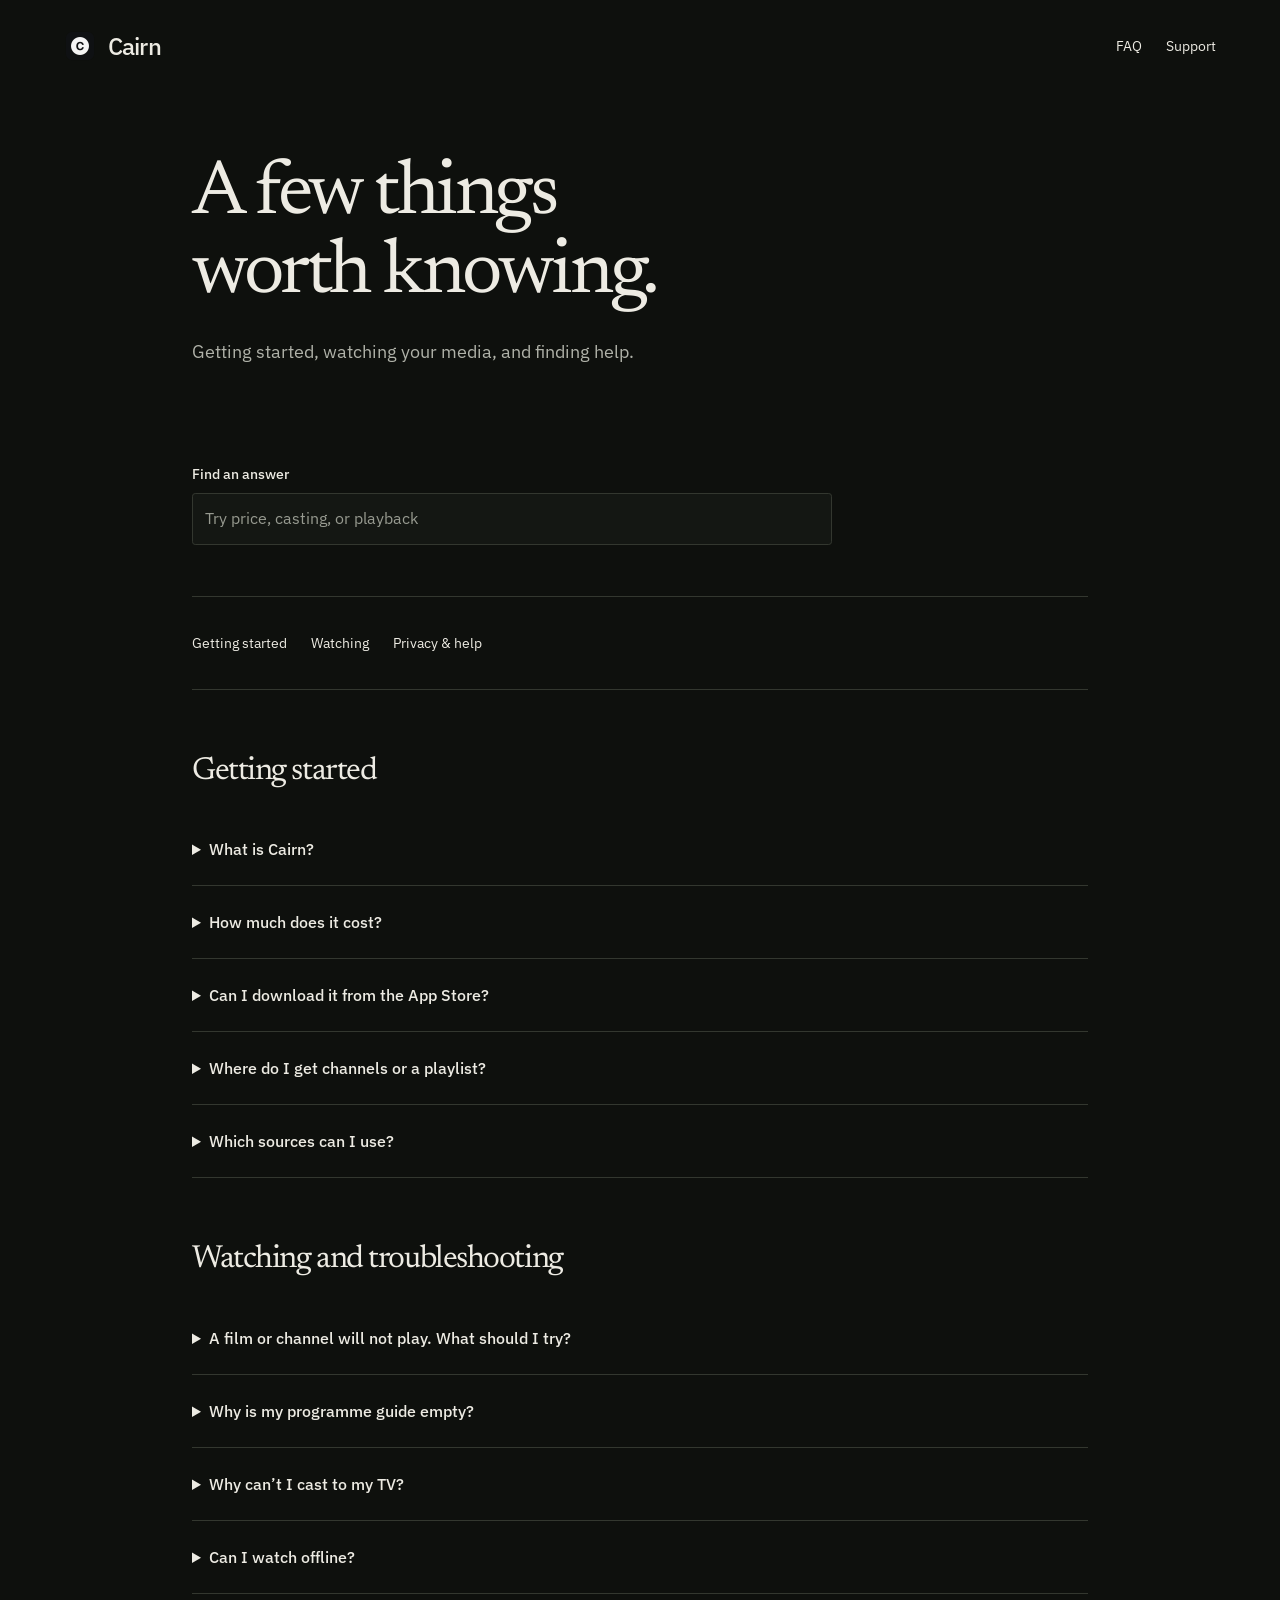
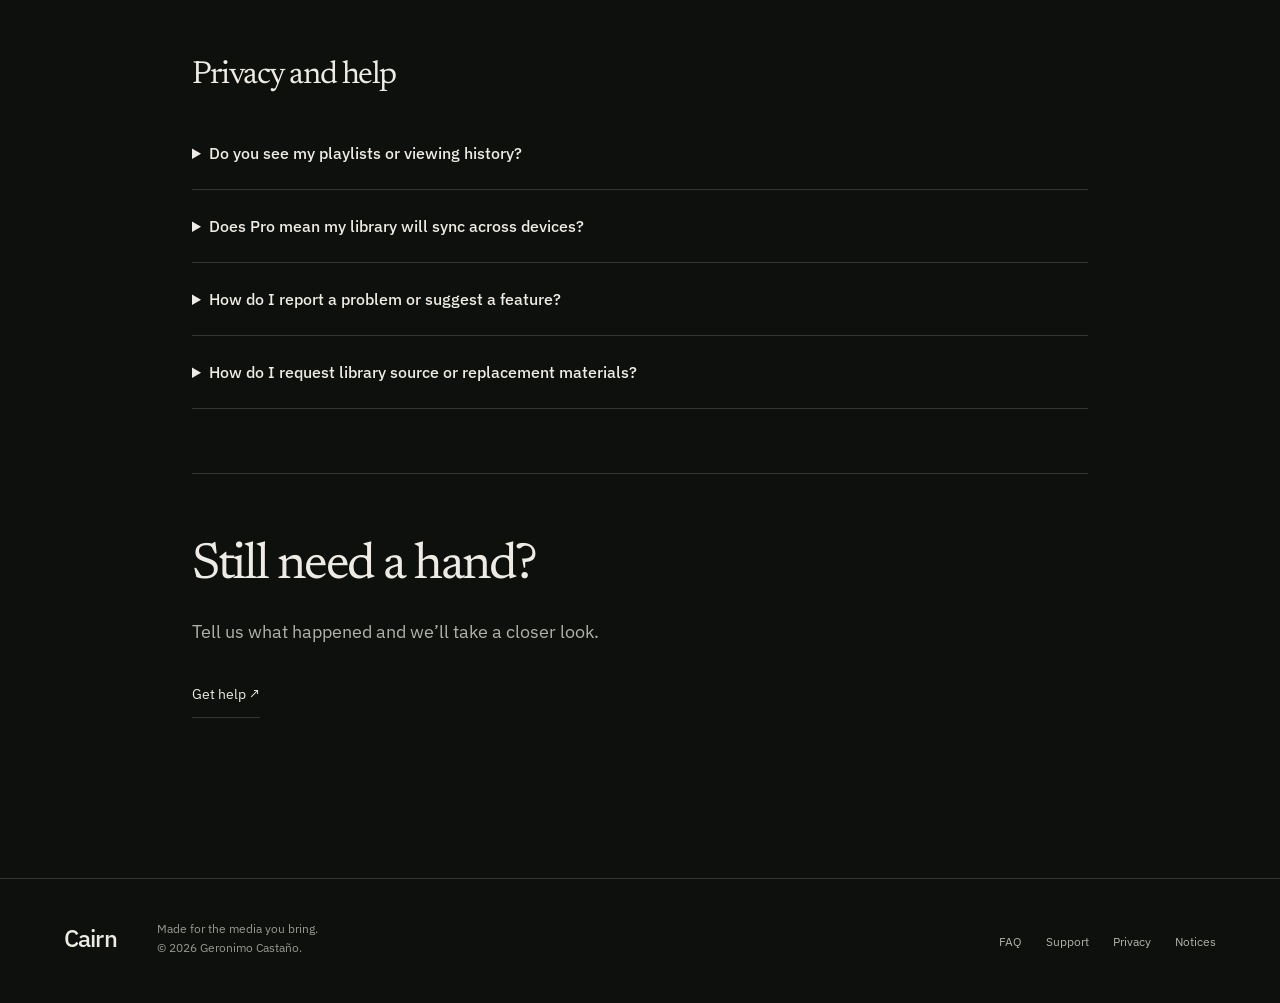
==== faq.html @ 56edb294 "Add Cairn FAQ and clearer support and privacy pages" ====
<!doctype html><html lang="en"><head><meta charset="utf-8"><meta name="viewport" content="width=device-width,initial-scale=1"><meta name="description" content="Answers, troubleshooting and support for Cairn, the native Apple media player."><title>Frequently asked questions · Cairn</title><link rel="icon" href="assets/icon.png"><link rel="stylesheet" href="tokens.css"><link rel="stylesheet" href="redesign.css"><link rel="stylesheet" href="help.css"></head><body><a class="skip-link" href="#main">Skip to content</a><header class="site-head"><a class="site-logo" href="index.html"><img src="assets/icon.png" alt="">Cairn</a><nav class="help-nav" aria-label="Main"><a href="faq.html">FAQ</a><a href="support.html">Support</a></nav></header><main id="main" class="help-main"><div class="help-intro"><h1>A few things<br>worth knowing.</h1><p>Getting started, watching your media, and finding help.</p></div><div class="faq-search" hidden><label for="faq-query">Find an answer</label><input id="faq-query" type="search" placeholder="Try price, casting, or playback" autocomplete="off"><p id="faq-status" class="field-help" role="status" aria-live="polite"></p></div><nav class="topic-links" aria-label="FAQ topics"><a href="#getting-started">Getting started</a><a href="#watching">Watching</a><a href="#privacy-and-help">Privacy &amp; help</a></nav><section class="answer-group" id="getting-started"><h2>Getting started</h2><details class="answer"><summary>What is Cairn?</summary><div class="answer-body"><p>Cairn is a native media player for Mac, iPhone, iPad, and Apple TV. It brings together your own playlists, Plex servers, and media files. It does not include channels, films, series, or an IPTV subscription.</p></div></details><details class="answer"><summary>How much does it cost?</summary><div class="answer-body"><p>The planned App Store model is a free player with an optional one-time Pro upgrade across your supported Apple devices. There is no planned recurring Cairn subscription. The price and final Pro features are still being decided; purchases are not available yet.</p></div></details><details class="answer"><summary>Can I download it from the App Store?</summary><div class="answer-body"><p>The App Store release is in preparation. This website shows the app being developed; a download link will be added when the release is available.</p></div></details><details class="answer"><summary>Where do I get channels or a playlist?</summary><div class="answer-body"><p>Add a source you already have permission to use. Cairn does not sell or supply content, provider accounts, passwords, or playlist URLs.</p></div></details><details class="answer"><summary>Which sources can I use?</summary><div class="answer-body"><p>Cairn supports M3U playlists, Xtream sources, Plex servers, and your own media files. Programme guide data can come from an XMLTV guide or your source. Availability and playback depend on the source and the media format.</p></div></details></section><section class="answer-group" id="watching"><h2>Watching and troubleshooting</h2><details class="answer"><summary>A film or channel will not play. What should I try?</summary><div class="answer-body"><p>Check your connection and whether your source access is still valid. Try another item from the same source, then test the affected item in another player on the same network. If it fails there too, contact your source provider. If it only fails in Cairn, report the device, app version, and exact error. Cairn cannot repair an unavailable server or play DRM-protected streams.</p></div></details><details class="answer"><summary>Why is my programme guide empty?</summary><div class="answer-body"><p>A guide needs current programme data that matches your channels. Check that your source provides a guide, or that you have added the correct XMLTV guide address. Refresh the source and try again. Missing or incorrect guide data may need to be fixed by your source provider.</p></div></details><details class="answer"><summary>Why can’t I cast to my TV?</summary><div class="answer-body"><p>Keep your iPhone or iPad and TV on the same Wi-Fi network. Allow Local Network access for Cairn in your device settings and keep the app running while casting. Receiver and stream compatibility can affect playback. If the TV is still missing, describe the TV or receiver model and any error in a support report.</p></div></details><details class="answer"><summary>Can I watch offline?</summary><div class="answer-body"><p>Cairn includes offline viewing for supported media from your own sources. Downloads stay on the device where you saved them. Not every source permits downloads, and live channels cannot be watched offline. The final free/Pro split is not yet announced.</p></div></details></section><section class="answer-group" id="privacy-and-help"><h2>Privacy and help</h2><details class="answer"><summary>Do you see my playlists or viewing history?</summary><div class="answer-body"><p>The app does not automatically send your library or viewing history to the developer. Sources and optional metadata services receive the requests needed to provide their features. Information you choose to send to support is separate. Read the <a href="privacy.html">privacy policy</a> for the details.</p></div></details><details class="answer"><summary>Does Pro mean my library will sync across devices?</summary><div class="answer-body"><p>The planned Pro purchase covering your supported Apple devices is a purchase entitlement. It does not promise cloud synchronization of playlists, progress, or downloads. Do not assume a purchase will copy your library to another device.</p></div></details><details class="answer"><summary>How do I report a problem or suggest a feature?</summary><div class="answer-body"><p>Start with these answers, then visit <a href="support.html">support</a>. Include your device and OS, Cairn version, what happened, and the steps that reproduce it. Do not share passwords, source tokens, full playlist URLs, or viewing history.</p></div></details><details class="answer"><summary>How do I request library source or replacement materials?</summary><div class="answer-body"><p>Use the <a href="https://github.com/GeronimoCastano/cairn-app/issues/new?title=Library+source+and+relink+materials+request">library materials request</a> and include the app version, build number, and platform. These requests are free. See <a href="notices.html">notices and release materials</a>.</p></div></details></section><p id="faq-empty" hidden>No matching answers. Try another word or <a href="support.html">contact support</a>.</p><section class="help-close"><h2>Still need a hand?</h2><p>Tell us what happened and we’ll take a closer look.</p><a class="text-link" href="support.html">Get help ↗</a></section></main><script src="help.js" defer></script><footer class="site-foot"><div class="foot-note"><a class="site-logo" href="index.html">Cairn</a><p>Made for the media you bring.<br>© 2026 Geronimo Castaño.</p></div><nav aria-label="Information"><a href="faq.html">FAQ</a><a href="support.html">Support</a><a href="privacy.html">Privacy</a><a href="notices.html">Notices</a></nav></footer></body></html>
---- tokens.css ----
@import url('./assets/fonts/newsreader.css');
@import url('./assets/fonts/plex.css');
:root {
 --color-paper: oklch(17% .008 135);
 --color-paper-2: oklch(20% .008 135);
 --color-paper-3: oklch(24% .010 135);
 --color-ink: oklch(94% .012 100);
 --color-ink-2: oklch(76% .013 120);
 --color-muted: oklch(68% .014 120);
 --color-rule: oklch(33% .014 130);
 --color-accent: oklch(82% .070 120);
 --color-accent-ink: oklch(18% .013 120);
 --color-focus: oklch(85% .10 120);
 --color-shadow: oklch(10% .010 135);
 --color-overlay: oklch(13% .008 135 / .95);
 --font-display: 'Newsreader', ui-serif, Georgia, serif;
 --font-body: 'IBM Plex Sans', ui-sans-serif, system-ui, sans-serif;
 --space-2xs: .25rem; --space-xs: .5rem; --space-sm: .75rem; --space-md: 1rem;
 --space-lg: 1.5rem; --space-xl: 2.5rem; --space-2xl: 4rem; --space-3xl: 6rem; --space-4xl: 9rem;
 --text-xs: .75rem; --text-sm: .875rem; --text-md: 1rem; --text-lg: 1.125rem;
 --text-xl: 1.5rem; --text-2xl: 2rem;
 --text-display: clamp(3rem, 5.8vw, 5.75rem);
 --text-section: clamp(2.25rem, 4vw, 3.75rem);
 --page-gutter: clamp(1.25rem, 5vw, 5rem);
 --page-width: 84rem;
 --ease-out: cubic-bezier(.16,1,.3,1); --ease-in: cubic-bezier(.7,0,.84,0); --ease-in-out: cubic-bezier(.65,0,.35,1);
 --dur-micro: 120ms; --dur-short: 220ms; --dur-long: 300ms;
 --rule-thin: 1px; --radius-frame: .25rem; --radius-button: .2rem;
 --z-base: 1; --z-raised: 10; --z-modal: 400;
 --sc-canvas: var(--color-paper); --sc-surface: var(--color-paper-2); --sc-ink: var(--color-ink);
 --sc-ink-soft: var(--color-ink-2); --sc-accent: var(--color-accent); --sc-accent-ink: var(--color-accent-ink);
 --sc-font-display: var(--font-display); --sc-font-text: var(--font-body);
}
---- redesign.css ----
/* Hallmark · macrostructure: Workbench · tone: cinematic editorial · anchor hue: olive
 * theme: Studio adapted to Cairn · nav: N9 · footer: Ft4 · enrichment: existing film and real screenshots
 * audience: Apple media viewers · use: watch the film and inspect the app · first Hallmark build
 * Scroll Craft: screening room · parallax / flow / reveal / native pan · no pinned travel
 * contrast: pass (40–41) · nav/footer/hero: pass (42–45) · mobile: pass (34, 49, 50–57)
 * honest/chrome/tokens/icons: pass · Hallmark pre-emit critique: P4 H4 E4 S5 R5 V4 */
*{box-sizing:border-box}html,body{overflow-x:clip}html{color-scheme:dark;scroll-behavior:smooth;scroll-padding-top:var(--space-lg)}body{margin:0;background:var(--color-paper);color:var(--color-ink);font-family:var(--font-body);font-size:var(--text-lg);font-weight:400;line-height:1.6}::selection{background:var(--color-accent);color:var(--color-accent-ink)}a{color:inherit;text-underline-offset:.22em;text-decoration-thickness:var(--rule-thin)}button{font:inherit;color:inherit;cursor:pointer}button,a,summary{-webkit-tap-highlight-color:var(--color-rule)}button:focus-visible,a:focus-visible,summary:focus-visible,.watch-rail:focus-visible{outline:2px solid var(--color-focus);outline-offset:5px}button:disabled,[aria-disabled=true]{opacity:.45;cursor:not-allowed}button[aria-busy=true]{cursor:progress}button[data-state=error]{border-color:var(--color-focus)}button[data-state=success]{color:var(--color-accent)}button:active,.text-link:active{transform:translateY(1px)}button,a{transition:transform var(--dur-micro) var(--ease-out)}button{white-space:nowrap}img{display:block;width:100%;height:auto}figure,p,h1,h2,h3{margin:0}h1,h2{font-family:var(--font-display);font-weight:400;font-style:normal;letter-spacing:-.045em;overflow-wrap:anywhere;min-width:0}h1{font-size:var(--text-display);line-height:1.03}h2{font-size:var(--text-section);line-height:1.1}p{max-width:65ch}figure{min-width:0}figcaption{font-size:var(--text-sm);color:var(--color-muted)}[hidden]{display:none!important}.site-head,main,.site-foot{width:min(100%,var(--page-width));margin-inline:auto;padding-inline:var(--page-gutter)}.site-head{display:flex;justify-content:space-between;align-items:center;padding-block:var(--space-lg);gap:var(--space-md)}.site-logo{display:flex;align-items:center;gap:var(--space-sm);font-size:var(--text-xl);font-weight:500;letter-spacing:-.035em;text-decoration:none;font-family:var(--font-body);white-space:nowrap}.site-logo img{width:32px;height:32px}.text-link{display:inline-flex;align-items:center;gap:var(--space-sm);font-size:var(--text-sm);white-space:nowrap;text-decoration:none;border-bottom:var(--rule-thin) solid var(--color-rule);padding-block:var(--space-sm);min-height:44px}.text-link:hover{color:var(--color-accent);border-color:var(--color-accent)}.skip-link{position:fixed;top:var(--space-md);left:var(--space-md);z-index:var(--z-modal);background:var(--color-accent);color:var(--color-accent-ink);padding:var(--space-sm) var(--space-md);transform:translateY(-200%);white-space:nowrap}.skip-link:focus{transform:none}.opening{padding-block:var(--space-2xl) var(--space-3xl);display:grid;gap:var(--space-xl);align-items:center}.opening-copy{display:grid;gap:var(--space-lg)}.platform-line{font-size:var(--text-xs);color:var(--color-ink-2);letter-spacing:.03em}.opening-lede{color:var(--color-ink-2);font-size:var(--text-lg);line-height:1.5}.release-note{color:var(--color-muted);font-size:var(--text-xs);display:flex;align-items:center;gap:var(--space-xs)}.status-dot{width:5px;height:5px;border-radius:50%;background:var(--color-accent)}.screen-composition{position:relative;aspect-ratio:1.26;isolation:isolate;min-width:0;margin-block:var(--space-lg)}.plane{position:absolute;box-shadow:0 12px 32px var(--color-shadow);border:var(--rule-thin) solid var(--color-rule);background:var(--color-paper-2);border-radius:var(--radius-frame);overflow:clip}.plane-back{width:89%;inset-inline-end:0;inset-block-start:2%;z-index:var(--z-base)}.plane-middle{width:67%;inset-inline-start:0;inset-block-start:37%;z-index:2}.plane-front{width:27%;inset-inline-end:3%;inset-block-start:30%;z-index:3}.chapter-index{display:flex;gap:var(--space-xl);flex-wrap:wrap;padding-block:var(--space-lg);border-block:var(--rule-thin) solid var(--color-rule)}.chapter-index a{font-size:var(--text-sm);white-space:nowrap;text-decoration:none;min-height:44px;display:inline-flex;align-items:center}.chapter-index a:hover{color:var(--color-accent)}.film-section{padding-block:var(--space-3xl) var(--space-2xl)}.film-intro{display:grid;gap:var(--space-lg);margin-block-end:var(--space-xl)}.film-intro p{color:var(--color-ink-2);font-size:var(--text-md)}.film-figure{margin-inline:calc(var(--page-gutter)*-1)}video{display:block;width:100%;height:auto;aspect-ratio:16/9;background:var(--color-paper-2)}.film-figure figcaption{padding-block:var(--space-md);padding-inline:var(--page-gutter);font-size:var(--text-xs)}.film-scenes{border-top:var(--rule-thin) solid var(--color-rule);padding-block:var(--space-lg);display:grid;gap:var(--space-md)}.scene-label{font-size:var(--text-xs);color:var(--color-muted)}.scene-buttons{display:flex;gap:var(--space-sm);flex-wrap:wrap}.scene-buttons button{font-size:var(--text-sm);border:var(--rule-thin) solid var(--color-rule);background:transparent;border-radius:var(--radius-button);padding:var(--space-sm) var(--space-md);min-height:44px;display:flex;gap:var(--space-sm);align-items:center}.scene-buttons button span{font-variant-numeric:tabular-nums;font-size:var(--text-xs);color:var(--color-muted)}.scene-buttons button[aria-pressed=true]{border-color:var(--color-accent);color:var(--color-accent)}.scene-buttons button:hover{background:var(--color-paper-3)}.scene-gallery{justify-self:start}.film-status{font-size:var(--text-sm);color:var(--color-ink-2)}.film-status:empty{display:none}.film-description{margin-block-start:var(--space-md);font-size:var(--text-sm);color:var(--color-ink-2)}summary{cursor:pointer;min-height:44px;display:list-item;padding-block:var(--space-xs)}.film-description p{margin-block:var(--space-md);max-width:70ch}.guide-section{display:grid;gap:var(--space-xl);padding-block:var(--space-2xl) var(--space-3xl)}.guide-copy{display:grid;gap:var(--space-lg);align-content:center}.guide-copy p{color:var(--color-ink-2);font-size:var(--text-md);max-width:42ch}.guide-copy .small-note{color:var(--color-muted);font-size:var(--text-xs)}.guide-media{background:var(--color-paper-2)}.guide-media figcaption{padding:var(--space-sm) var(--space-md)}.watch-section{padding-block:var(--space-xl) var(--space-3xl)}.watch-heading{display:grid;gap:var(--space-lg);margin-block-end:var(--space-xl)}.watch-heading p{color:var(--color-ink-2);font-size:var(--text-md);max-width:32ch}.watch-rail{display:flex;gap:var(--space-lg);overflow-x:auto;scroll-snap-type:x proximity;scrollbar-width:thin;scrollbar-color:var(--color-rule) var(--color-paper);padding-block-end:var(--space-lg)}.watch-rail figure{flex:0 0 88%;scroll-snap-align:start}.watch-rail img{aspect-ratio:1.6;object-fit:contain;background:var(--color-paper-2)}.watch-rail figcaption{padding-block:var(--space-md);display:grid;gap:var(--space-xs)}.watch-rail strong{font-size:var(--text-lg);font-weight:500;color:var(--color-ink)}.watch-rail span{font-size:var(--text-sm);max-width:40ch;color:var(--color-ink-2)}.gallery-section{padding-block:var(--space-2xl) var(--space-3xl);border-block-start:var(--rule-thin) solid var(--color-rule)}.gallery-heading{display:grid;gap:var(--space-md);margin-block-end:var(--space-xl)}.gallery-heading p{font-size:var(--text-md);color:var(--color-ink-2)}.gallery-toolbar{display:flex;flex-wrap:wrap;gap:var(--space-lg);justify-content:space-between;align-items:center;margin-block-end:var(--space-xl)}.filter-buttons{display:flex;gap:var(--space-xs);flex-wrap:wrap}.filter-buttons button{font-size:var(--text-sm);background:transparent;border:var(--rule-thin) solid var(--color-rule);border-radius:var(--radius-button);padding:var(--space-xs) var(--space-sm);min-height:44px}.filter-buttons button[aria-pressed=true]{background:var(--color-accent);color:var(--color-accent-ink);border-color:var(--color-accent)}.filter-buttons button:hover:not([aria-pressed=true]){background:var(--color-paper-3)}#gallery-count{font-size:var(--text-xs);color:var(--color-muted);font-variant-numeric:tabular-nums;white-space:nowrap}.gallery-grid{display:grid;grid-template-columns:minmax(0,1fr);gap:var(--space-xl) var(--space-lg);align-items:start}.gallery-item{display:grid;gap:var(--space-sm)}.image-link{display:block;position:relative;background:var(--color-paper-2);border:var(--rule-thin) solid var(--color-rule);overflow:clip}.gallery-item img{aspect-ratio:16/10;object-fit:contain}.enlarge-mark{position:absolute;right:var(--space-xs);bottom:var(--space-xs);width:32px;height:32px;display:grid;place-items:center;background:var(--color-paper-2);color:var(--color-ink);font-size:var(--text-lg);border:var(--rule-thin) solid var(--color-rule)}.image-link:hover .enlarge-mark{background:var(--color-accent);color:var(--color-accent-ink)}.gallery-item figcaption{display:flex;justify-content:space-between;gap:var(--space-sm);font-size:var(--text-xs);line-height:1.5;color:var(--color-ink-2)}.caption-platform{color:var(--color-muted);white-space:nowrap}.gallery-note{font-size:var(--text-xs);color:var(--color-muted);margin-block-start:var(--space-xl);max-width:65ch}.closing{padding-block:var(--space-xl) var(--space-3xl);display:grid;gap:var(--space-xl)}.closing-copy{display:grid;gap:var(--space-lg);color:var(--color-ink-2);font-size:var(--text-md)}.closing-copy .text-link{justify-self:start;color:var(--color-ink)}.site-foot{display:grid;gap:var(--space-xl);padding-block:var(--space-xl);border-top:var(--rule-thin) solid var(--color-rule);font-size:var(--text-xs);color:var(--color-muted)}.foot-note{display:flex;gap:var(--space-xl);align-items:start}.foot-note .site-logo{color:var(--color-ink)}.site-foot nav{display:flex;gap:var(--space-lg);flex-wrap:wrap}.site-foot nav a,.site-foot .credit a{white-space:nowrap}.site-foot nav a{min-height:44px;display:inline-flex;align-items:center;text-decoration:none;color:var(--color-ink-2)}.credit{max-width:65ch}.image-viewer{width:calc(100% - 2rem);max-width:90rem;height:calc(100dvh - 2rem);max-height:64rem;margin:auto;background:var(--color-paper);color:var(--color-ink);padding:var(--space-md);border:var(--rule-thin) solid var(--color-rule);border-radius:var(--radius-frame);overflow:auto}.image-viewer::backdrop{background:var(--color-overlay)}.image-viewer[open]{display:flex;flex-direction:column;gap:var(--space-md)}.viewer-head,.viewer-bottom{display:flex;align-items:center;justify-content:space-between;gap:var(--space-md);font-size:var(--text-sm)}.viewer-head p{font-size:var(--text-sm)}.image-viewer button{background:var(--color-paper-2);border:var(--rule-thin) solid var(--color-rule);padding:var(--space-xs) var(--space-sm);min-height:44px;font-size:var(--text-xs)}.image-viewer button:hover{background:var(--color-paper-3)}.viewer-image-wrap{flex:1;min-height:0;display:grid;place-items:center;position:relative;background:var(--color-paper-2)}#viewer-image{width:100%;height:100%;object-fit:contain;min-height:0;max-height:100%}.viewer-status{position:absolute;background:var(--color-paper-2);padding:var(--space-md);font-size:var(--text-sm)}.viewer-bottom a{font-size:var(--text-xs);white-space:nowrap}.viewer-head button{flex-shrink:0}.viewer-bottom button{padding-inline:var(--space-xs)}
@media(min-width:40rem){.opening{padding-block:var(--space-3xl) var(--space-4xl);grid-template-columns:minmax(0,1fr) minmax(0,1fr);gap:var(--space-xl)}.opening h1{font-size:clamp(3rem,5.7vw,5.5rem)}.opening-copy{gap:var(--space-xl)}.screen-composition{margin:0}.film-intro,.gallery-heading{grid-template-columns:minmax(0,1.3fr) minmax(0,1fr);align-items:end}.film-figure{margin-inline:0}.film-figure figcaption{padding-inline:0}.guide-section{grid-template-columns:minmax(0,.8fr) minmax(0,1.2fr);gap:var(--space-xl)}.watch-rail figure{flex-basis:54%}.gallery-grid{grid-template-columns:repeat(2,minmax(0,1fr))}.closing{grid-template-columns:minmax(0,1.2fr) minmax(0,1fr)}.site-foot{grid-template-columns:minmax(0,1fr) auto}.credit{grid-column:1/-1}.watch-heading{grid-template-columns:minmax(0,1.3fr) minmax(0,1fr);align-items:end}.viewer-bottom button{padding-inline:var(--space-md)}}
@media(min-width:60rem){.opening{min-height:36rem;padding-block:var(--space-2xl) var(--space-3xl)}.film-section{padding-block-start:var(--space-4xl)}.film-scenes{grid-template-columns:auto minmax(0,1fr) auto;align-items:center}.scene-buttons{justify-content:center}.gallery-grid{grid-template-columns:repeat(3,minmax(0,1fr))}.guide-section{padding-block:var(--space-3xl) var(--space-4xl);gap:var(--space-2xl)}.watch-rail figure{flex-basis:42%}.watch-section{padding-block-end:var(--space-4xl)}.gallery-section{padding-block:var(--space-3xl) var(--space-4xl)}.closing{padding-block:var(--space-xl) var(--space-4xl)}.film-intro p,.gallery-heading p{justify-self:end}.image-viewer{padding:var(--space-lg)}}
@media(prefers-reduced-motion:reduce){html{scroll-behavior:auto}*,*::before,*::after{animation-duration:0.01ms!important;transition-duration:0.01ms!important}.plane,.guide-media{transform:none!important;clip-path:none!important}}
@media(max-width:39.999rem){.plane{transform:none!important}.guide-media{clip-path:none!important}}
---- help.css ----
/* Cairn help pages · existing olive tokens and type system */
.help-main{max-width:64rem;padding-block-end:var(--space-3xl)}.help-intro{padding-block:var(--space-2xl) var(--space-3xl);display:grid;gap:var(--space-lg)}.help-intro h1{font-size:clamp(2.75rem,6vw,5rem)}.help-intro>p{max-width:55ch;color:var(--color-ink-2)}.help-intro .text-link{justify-self:start}.help-nav{display:flex;gap:var(--space-lg);align-items:center}.help-nav a{font-size:var(--text-sm);min-height:44px;display:inline-flex;align-items:center;text-decoration:none;white-space:nowrap}.help-nav a:hover{color:var(--color-accent)}.topic-links{display:flex;align-items:center;gap:var(--space-lg);flex-wrap:wrap;padding-block:var(--space-lg);border-block:var(--rule-thin) solid var(--color-rule);margin-block-end:var(--space-2xl)}.topic-links a{font-size:var(--text-sm);white-space:nowrap;min-height:44px;display:inline-flex;align-items:center;text-decoration:none}.answer-group{margin-block:var(--space-2xl)}.answer-group h2{font-size:var(--text-2xl);margin-block-end:var(--space-lg)}.answer{border-block-end:var(--rule-thin) solid var(--color-rule)}.answer summary{min-height:64px;padding:var(--space-lg) var(--space-md) var(--space-lg) 0;font-size:var(--text-md);font-weight:500;cursor:pointer;line-height:1.5}.answer summary:hover{color:var(--color-accent)}.answer summary:active{color:var(--color-ink-2)}.answer-body{padding-block-end:var(--space-lg);color:var(--color-ink-2);font-size:var(--text-md)}.answer-body p{max-width:65ch}.help-close{border-block-start:var(--rule-thin) solid var(--color-rule);padding-block:var(--space-2xl);display:grid;gap:var(--space-lg)}.help-close p{color:var(--color-ink-2)}.help-close .text-link{justify-self:start}.faq-search{max-width:40rem;margin-block-end:var(--space-lg)}label{display:block;font-size:var(--text-sm);font-weight:500;margin-block-end:var(--space-xs)}label span{font-weight:400;color:var(--color-muted)}input,select,textarea{width:100%;min-width:0;min-height:44px;background:var(--color-paper-2);color:var(--color-ink);font:inherit;font-size:var(--text-md);border:var(--rule-thin) solid var(--color-rule);border-radius:var(--radius-button);padding:var(--space-sm);outline:2px solid transparent;outline-offset:1px}textarea{resize:vertical}input:hover,select:hover,textarea:hover{border-color:var(--color-muted)}input:focus-visible,select:focus-visible,textarea:focus-visible{outline-color:var(--color-focus)}input:user-invalid,textarea:user-invalid,select:user-invalid{border-color:var(--color-focus)}input:disabled,select:disabled,textarea:disabled{opacity:.55;cursor:not-allowed}input::placeholder,textarea::placeholder{color:var(--color-muted)}.field-help{min-height:1lh;color:var(--color-muted);font-size:var(--text-xs);margin-block-start:var(--space-xs)}.form-grid{display:grid;grid-template-columns:minmax(0,1fr);gap:var(--space-lg)}.field{margin-block:var(--space-lg)}.form-grid .field{margin:0}.form-grid{margin-block:var(--space-lg)}#contact>h2{margin-block-end:var(--space-lg)}#contact{margin-block-end:var(--space-2xl)}#support-fallback p,#support-form>p{font-size:var(--text-md);color:var(--color-ink-2)}.form-disclosure{font-size:var(--text-sm);color:var(--color-muted);margin-block:var(--space-lg)}.send-button{min-height:44px;border:var(--rule-thin) solid var(--color-accent);background:var(--color-accent);color:var(--color-accent-ink);padding:var(--space-sm) var(--space-lg);border-radius:var(--radius-button);font-size:var(--text-md)}.send-button:hover{background:var(--color-paper-3);color:var(--color-ink)}.form-status{min-height:2lh;font-size:var(--text-sm);margin-block-start:var(--space-md);max-width:65ch}.privacy-main>h2{font-size:var(--text-2xl);margin-block:var(--space-2xl) var(--space-lg)}.privacy-main>p,.privacy-main>ul{font-size:var(--text-md);max-width:65ch;color:var(--color-ink-2);margin-block:var(--space-lg)}.privacy-main li{margin-block:var(--space-sm)}.privacy-main ul{padding-inline-start:var(--space-lg)}.home-faq{border-top:var(--rule-thin) solid var(--color-rule);padding-block:var(--space-2xl) var(--space-3xl);display:grid;gap:var(--space-xl)}.home-faq .text-link{margin-block-start:var(--space-lg)}@media(min-width:40rem){.form-grid{grid-template-columns:repeat(2,minmax(0,1fr))}.home-faq{grid-template-columns:minmax(0,1fr) minmax(0,1.2fr)}}
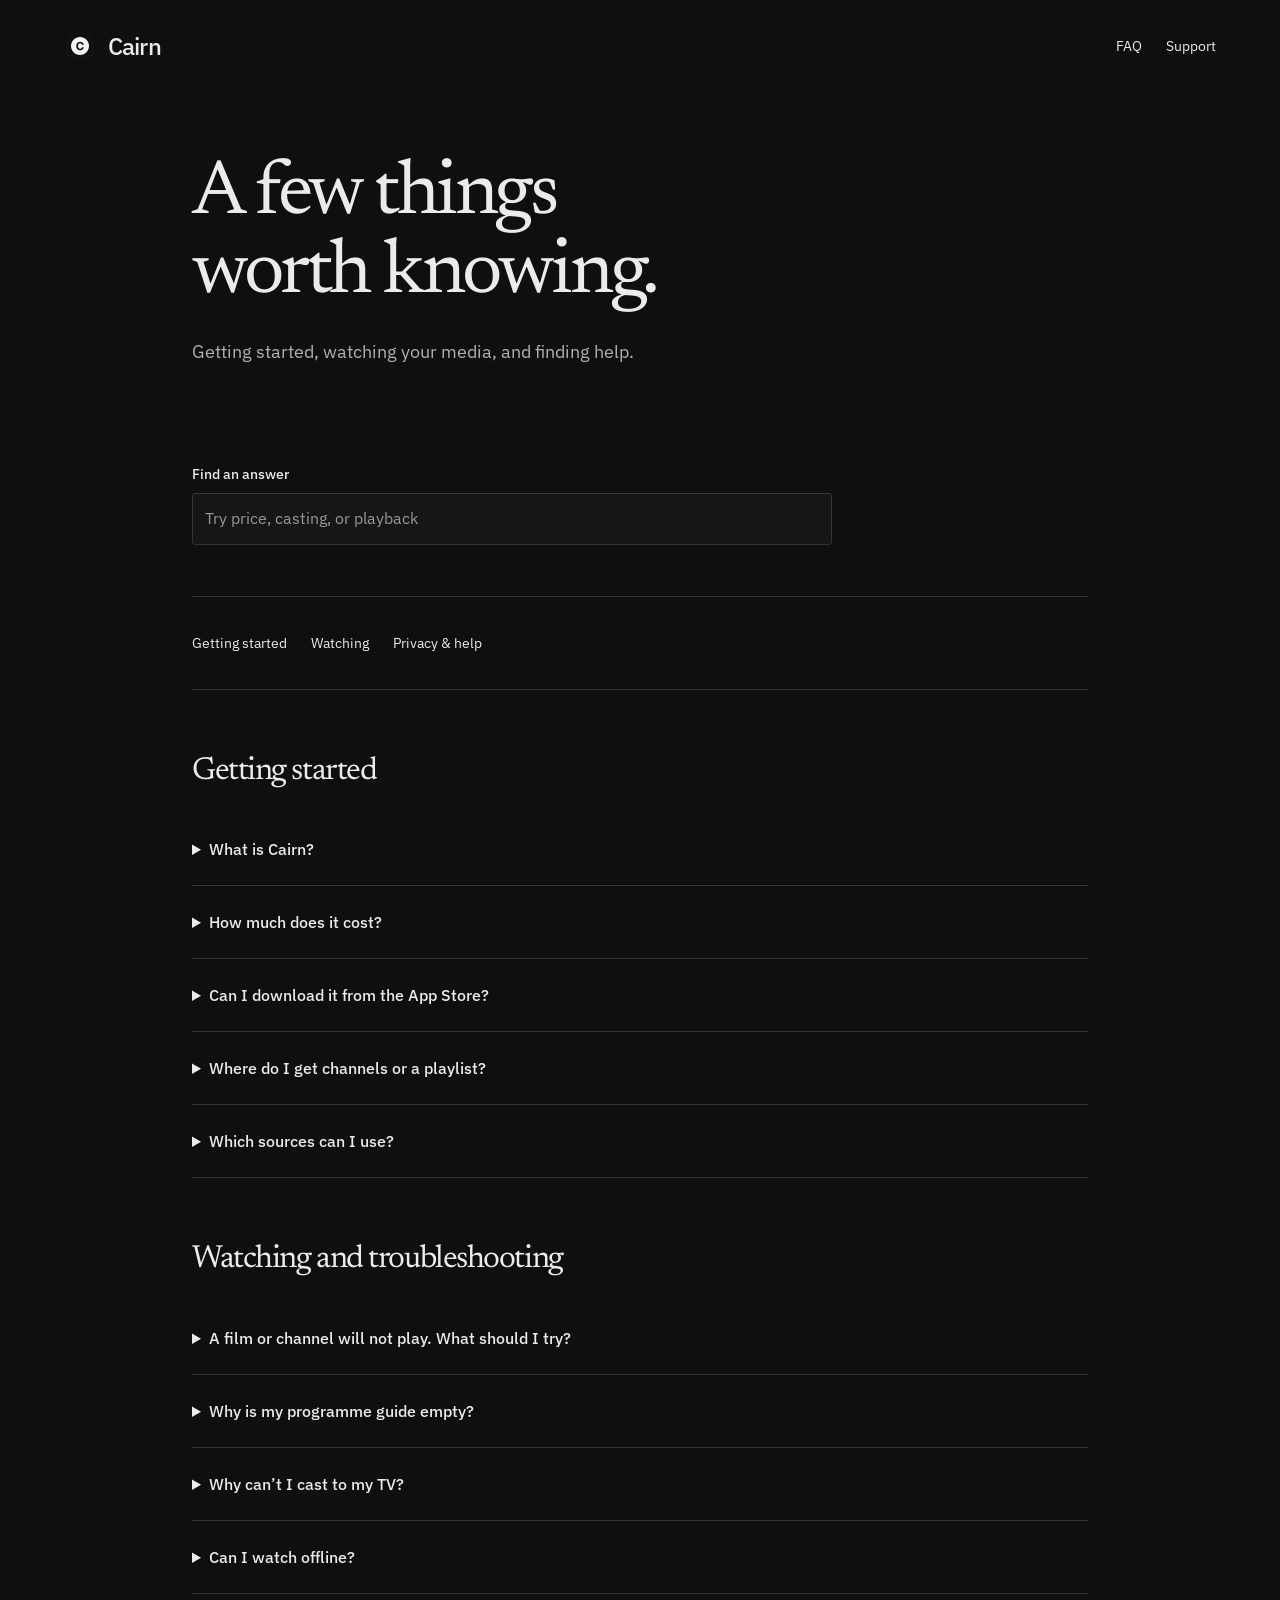
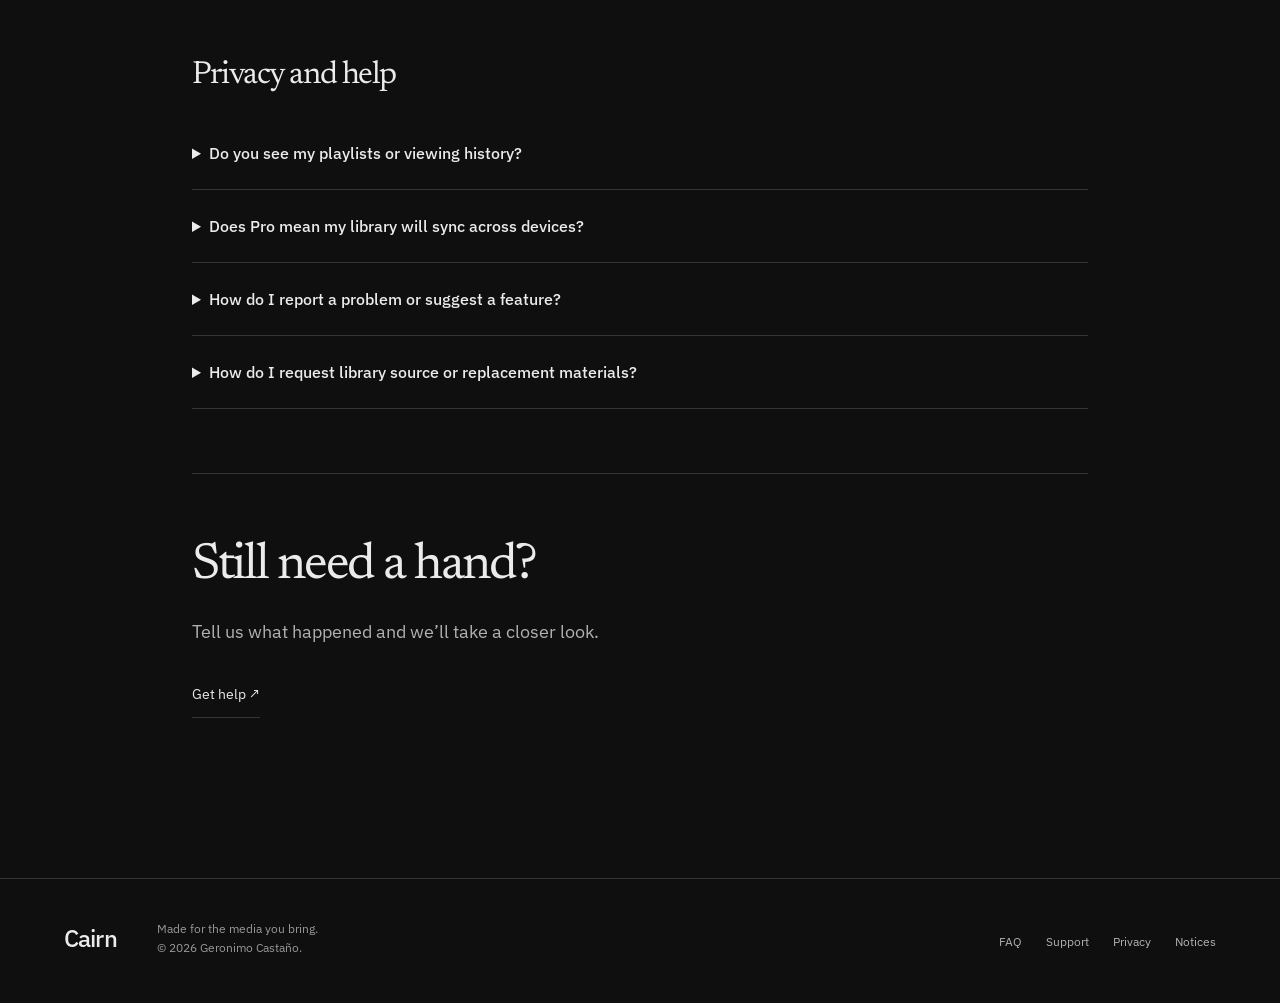
==== commit efa59168: "Refresh cached styles for monochrome palette" ====
--- a/faq.html
+++ b/faq.html
@@ -1 +1 @@
-<!doctype html><html lang="en"><head><meta charset="utf-8"><meta name="viewport" content="width=device-width,initial-scale=1"><meta name="description" content="Answers, troubleshooting and support for Cairn, the native Apple media player."><title>Frequently asked questions · Cairn</title><link rel="icon" href="assets/icon.png"><link rel="stylesheet" href="tokens.css"><link rel="stylesheet" href="redesign.css"><link rel="stylesheet" href="help.css"></head><body><a class="skip-link" href="#main">Skip to content</a><header class="site-head"><a class="site-logo" href="index.html"><img src="assets/icon.png" alt="">Cairn</a><nav class="help-nav" aria-label="Main"><a href="faq.html">FAQ</a><a href="support.html">Support</a></nav></header><main id="main" class="help-main"><div class="help-intro"><h1>A few things<br>worth knowing.</h1><p>Getting started, watching your media, and finding help.</p></div><div class="faq-search" hidden><label for="faq-query">Find an answer</label><input id="faq-query" type="search" placeholder="Try price, casting, or playback" autocomplete="off"><p id="faq-status" class="field-help" role="status" aria-live="polite"></p></div><nav class="topic-links" aria-label="FAQ topics"><a href="#getting-started">Getting started</a><a href="#watching">Watching</a><a href="#privacy-and-help">Privacy &amp; help</a></nav><section class="answer-group" id="getting-started"><h2>Getting started</h2><details class="answer"><summary>What is Cairn?</summary><div class="answer-body"><p>Cairn is a native media player for Mac, iPhone, iPad, and Apple TV. It brings together your own playlists, Plex servers, and media files. It does not include channels, films, series, or an IPTV subscription.</p></div></details><details class="answer"><summary>How much does it cost?</summary><div class="answer-body"><p>The planned App Store model is a free player with an optional one-time Pro upgrade across your supported Apple devices. There is no planned recurring Cairn subscription. The price and final Pro features are still being decided; purchases are not available yet.</p></div></details><details class="answer"><summary>Can I download it from the App Store?</summary><div class="answer-body"><p>The App Store release is in preparation. This website shows the app being developed; a download link will be added when the release is available.</p></div></details><details class="answer"><summary>Where do I get channels or a playlist?</summary><div class="answer-body"><p>Add a source you already have permission to use. Cairn does not sell or supply content, provider accounts, passwords, or playlist URLs.</p></div></details><details class="answer"><summary>Which sources can I use?</summary><div class="answer-body"><p>Cairn supports M3U playlists, Xtream sources, Plex servers, and your own media files. Programme guide data can come from an XMLTV guide or your source. Availability and playback depend on the source and the media format.</p></div></details></section><section class="answer-group" id="watching"><h2>Watching and troubleshooting</h2><details class="answer"><summary>A film or channel will not play. What should I try?</summary><div class="answer-body"><p>Check your connection and whether your source access is still valid. Try another item from the same source, then test the affected item in another player on the same network. If it fails there too, contact your source provider. If it only fails in Cairn, report the device, app version, and exact error. Cairn cannot repair an unavailable server or play DRM-protected streams.</p></div></details><details class="answer"><summary>Why is my programme guide empty?</summary><div class="answer-body"><p>A guide needs current programme data that matches your channels. Check that your source provides a guide, or that you have added the correct XMLTV guide address. Refresh the source and try again. Missing or incorrect guide data may need to be fixed by your source provider.</p></div></details><details class="answer"><summary>Why can’t I cast to my TV?</summary><div class="answer-body"><p>Keep your iPhone or iPad and TV on the same Wi-Fi network. Allow Local Network access for Cairn in your device settings and keep the app running while casting. Receiver and stream compatibility can affect playback. If the TV is still missing, describe the TV or receiver model and any error in a support report.</p></div></details><details class="answer"><summary>Can I watch offline?</summary><div class="answer-body"><p>Cairn includes offline viewing for supported media from your own sources. Downloads stay on the device where you saved them. Not every source permits downloads, and live channels cannot be watched offline. The final free/Pro split is not yet announced.</p></div></details></section><section class="answer-group" id="privacy-and-help"><h2>Privacy and help</h2><details class="answer"><summary>Do you see my playlists or viewing history?</summary><div class="answer-body"><p>The app does not automatically send your library or viewing history to the developer. Sources and optional metadata services receive the requests needed to provide their features. Information you choose to send to support is separate. Read the <a href="privacy.html">privacy policy</a> for the details.</p></div></details><details class="answer"><summary>Does Pro mean my library will sync across devices?</summary><div class="answer-body"><p>The planned Pro purchase covering your supported Apple devices is a purchase entitlement. It does not promise cloud synchronization of playlists, progress, or downloads. Do not assume a purchase will copy your library to another device.</p></div></details><details class="answer"><summary>How do I report a problem or suggest a feature?</summary><div class="answer-body"><p>Start with these answers, then visit <a href="support.html">support</a>. Include your device and OS, Cairn version, what happened, and the steps that reproduce it. Do not share passwords, source tokens, full playlist URLs, or viewing history.</p></div></details><details class="answer"><summary>How do I request library source or replacement materials?</summary><div class="answer-body"><p>Use the <a href="https://github.com/GeronimoCastano/cairn-app/issues/new?title=Library+source+and+relink+materials+request">library materials request</a> and include the app version, build number, and platform. These requests are free. See <a href="notices.html">notices and release materials</a>.</p></div></details></section><p id="faq-empty" hidden>No matching answers. Try another word or <a href="support.html">contact support</a>.</p><section class="help-close"><h2>Still need a hand?</h2><p>Tell us what happened and we’ll take a closer look.</p><a class="text-link" href="support.html">Get help ↗</a></section></main><script src="help.js" defer></script><footer class="site-foot"><div class="foot-note"><a class="site-logo" href="index.html">Cairn</a><p>Made for the media you bring.<br>© 2026 Geronimo Castaño.</p></div><nav aria-label="Information"><a href="faq.html">FAQ</a><a href="support.html">Support</a><a href="privacy.html">Privacy</a><a href="notices.html">Notices</a></nav></footer></body></html>+<!doctype html><html lang="en"><head><meta charset="utf-8"><meta name="viewport" content="width=device-width,initial-scale=1"><meta name="description" content="Answers, troubleshooting and support for Cairn, the native Apple media player."><title>Frequently asked questions · Cairn</title><link rel="icon" href="assets/icon.png"><link rel="stylesheet" href="tokens.css?v=monochrome-20261006"><link rel="stylesheet" href="redesign.css"><link rel="stylesheet" href="help.css"></head><body><a class="skip-link" href="#main">Skip to content</a><header class="site-head"><a class="site-logo" href="index.html"><img src="assets/icon.png" alt="">Cairn</a><nav class="help-nav" aria-label="Main"><a href="faq.html">FAQ</a><a href="support.html">Support</a></nav></header><main id="main" class="help-main"><div class="help-intro"><h1>A few things<br>worth knowing.</h1><p>Getting started, watching your media, and finding help.</p></div><div class="faq-search" hidden><label for="faq-query">Find an answer</label><input id="faq-query" type="search" placeholder="Try price, casting, or playback" autocomplete="off"><p id="faq-status" class="field-help" role="status" aria-live="polite"></p></div><nav class="topic-links" aria-label="FAQ topics"><a href="#getting-started">Getting started</a><a href="#watching">Watching</a><a href="#privacy-and-help">Privacy &amp; help</a></nav><section class="answer-group" id="getting-started"><h2>Getting started</h2><details class="answer"><summary>What is Cairn?</summary><div class="answer-body"><p>Cairn is a native media player for Mac, iPhone, iPad, and Apple TV. It brings together your own playlists, Plex servers, and media files. It does not include channels, films, series, or an IPTV subscription.</p></div></details><details class="answer"><summary>How much does it cost?</summary><div class="answer-body"><p>The planned App Store model is a free player with an optional one-time Pro upgrade across your supported Apple devices. There is no planned recurring Cairn subscription. The price and final Pro features are still being decided; purchases are not available yet.</p></div></details><details class="answer"><summary>Can I download it from the App Store?</summary><div class="answer-body"><p>The App Store release is in preparation. This website shows the app being developed; a download link will be added when the release is available.</p></div></details><details class="answer"><summary>Where do I get channels or a playlist?</summary><div class="answer-body"><p>Add a source you already have permission to use. Cairn does not sell or supply content, provider accounts, passwords, or playlist URLs.</p></div></details><details class="answer"><summary>Which sources can I use?</summary><div class="answer-body"><p>Cairn supports M3U playlists, Xtream sources, Plex servers, and your own media files. Programme guide data can come from an XMLTV guide or your source. Availability and playback depend on the source and the media format.</p></div></details></section><section class="answer-group" id="watching"><h2>Watching and troubleshooting</h2><details class="answer"><summary>A film or channel will not play. What should I try?</summary><div class="answer-body"><p>Check your connection and whether your source access is still valid. Try another item from the same source, then test the affected item in another player on the same network. If it fails there too, contact your source provider. If it only fails in Cairn, report the device, app version, and exact error. Cairn cannot repair an unavailable server or play DRM-protected streams.</p></div></details><details class="answer"><summary>Why is my programme guide empty?</summary><div class="answer-body"><p>A guide needs current programme data that matches your channels. Check that your source provides a guide, or that you have added the correct XMLTV guide address. Refresh the source and try again. Missing or incorrect guide data may need to be fixed by your source provider.</p></div></details><details class="answer"><summary>Why can’t I cast to my TV?</summary><div class="answer-body"><p>Keep your iPhone or iPad and TV on the same Wi-Fi network. Allow Local Network access for Cairn in your device settings and keep the app running while casting. Receiver and stream compatibility can affect playback. If the TV is still missing, describe the TV or receiver model and any error in a support report.</p></div></details><details class="answer"><summary>Can I watch offline?</summary><div class="answer-body"><p>Cairn includes offline viewing for supported media from your own sources. Downloads stay on the device where you saved them. Not every source permits downloads, and live channels cannot be watched offline. The final free/Pro split is not yet announced.</p></div></details></section><section class="answer-group" id="privacy-and-help"><h2>Privacy and help</h2><details class="answer"><summary>Do you see my playlists or viewing history?</summary><div class="answer-body"><p>The app does not automatically send your library or viewing history to the developer. Sources and optional metadata services receive the requests needed to provide their features. Information you choose to send to support is separate. Read the <a href="privacy.html">privacy policy</a> for the details.</p></div></details><details class="answer"><summary>Does Pro mean my library will sync across devices?</summary><div class="answer-body"><p>The planned Pro purchase covering your supported Apple devices is a purchase entitlement. It does not promise cloud synchronization of playlists, progress, or downloads. Do not assume a purchase will copy your library to another device.</p></div></details><details class="answer"><summary>How do I report a problem or suggest a feature?</summary><div class="answer-body"><p>Start with these answers, then visit <a href="support.html">support</a>. Include your device and OS, Cairn version, what happened, and the steps that reproduce it. Do not share passwords, source tokens, full playlist URLs, or viewing history.</p></div></details><details class="answer"><summary>How do I request library source or replacement materials?</summary><div class="answer-body"><p>Use the <a href="https://github.com/GeronimoCastano/cairn-app/issues/new?title=Library+source+and+relink+materials+request">library materials request</a> and include the app version, build number, and platform. These requests are free. See <a href="notices.html">notices and release materials</a>.</p></div></details></section><p id="faq-empty" hidden>No matching answers. Try another word or <a href="support.html">contact support</a>.</p><section class="help-close"><h2>Still need a hand?</h2><p>Tell us what happened and we’ll take a closer look.</p><a class="text-link" href="support.html">Get help ↗</a></section></main><script src="help.js" defer></script><footer class="site-foot"><div class="foot-note"><a class="site-logo" href="index.html">Cairn</a><p>Made for the media you bring.<br>© 2026 Geronimo Castaño.</p></div><nav aria-label="Information"><a href="faq.html">FAQ</a><a href="support.html">Support</a><a href="privacy.html">Privacy</a><a href="notices.html">Notices</a></nav></footer></body></html>
--- a/tokens.css
+++ b/tokens.css
@@ -1,18 +1,18 @@
 @import url('./assets/fonts/newsreader.css');
 @import url('./assets/fonts/plex.css');
 :root {
- --color-paper: oklch(17% .008 135);
- --color-paper-2: oklch(20% .008 135);
- --color-paper-3: oklch(24% .010 135);
- --color-ink: oklch(94% .012 100);
- --color-ink-2: oklch(76% .013 120);
- --color-muted: oklch(68% .014 120);
- --color-rule: oklch(33% .014 130);
- --color-accent: oklch(82% .070 120);
- --color-accent-ink: oklch(18% .013 120);
- --color-focus: oklch(85% .10 120);
- --color-shadow: oklch(10% .010 135);
- --color-overlay: oklch(13% .008 135 / .95);
+ --color-paper: oklch(17% 0 0);
+ --color-paper-2: oklch(20% 0 0);
+ --color-paper-3: oklch(24% 0 0);
+ --color-ink: oklch(94% 0 0);
+ --color-ink-2: oklch(76% 0 0);
+ --color-muted: oklch(68% 0 0);
+ --color-rule: oklch(33% 0 0);
+ --color-accent: oklch(96% 0 0);
+ --color-accent-ink: oklch(18% 0 0);
+ --color-focus: oklch(85% 0 0);
+ --color-shadow: oklch(10% 0 0);
+ --color-overlay: oklch(13% 0 0 / .95);
  --font-display: 'Newsreader', ui-serif, Georgia, serif;
  --font-body: 'IBM Plex Sans', ui-sans-serif, system-ui, sans-serif;
  --space-2xs: .25rem; --space-xs: .5rem; --space-sm: .75rem; --space-md: 1rem;
--- a/help.css
+++ b/help.css
@@ -1,2 +1,4 @@
 /* Cairn help pages · existing olive tokens and type system */
 .help-main{max-width:64rem;padding-block-end:var(--space-3xl)}.help-intro{padding-block:var(--space-2xl) var(--space-3xl);display:grid;gap:var(--space-lg)}.help-intro h1{font-size:clamp(2.75rem,6vw,5rem)}.help-intro>p{max-width:55ch;color:var(--color-ink-2)}.help-intro .text-link{justify-self:start}.help-nav{display:flex;gap:var(--space-lg);align-items:center}.help-nav a{font-size:var(--text-sm);min-height:44px;display:inline-flex;align-items:center;text-decoration:none;white-space:nowrap}.help-nav a:hover{color:var(--color-accent)}.topic-links{display:flex;align-items:center;gap:var(--space-lg);flex-wrap:wrap;padding-block:var(--space-lg);border-block:var(--rule-thin) solid var(--color-rule);margin-block-end:var(--space-2xl)}.topic-links a{font-size:var(--text-sm);white-space:nowrap;min-height:44px;display:inline-flex;align-items:center;text-decoration:none}.answer-group{margin-block:var(--space-2xl)}.answer-group h2{font-size:var(--text-2xl);margin-block-end:var(--space-lg)}.answer{border-block-end:var(--rule-thin) solid var(--color-rule)}.answer summary{min-height:64px;padding:var(--space-lg) var(--space-md) var(--space-lg) 0;font-size:var(--text-md);font-weight:500;cursor:pointer;line-height:1.5}.answer summary:hover{color:var(--color-accent)}.answer summary:active{color:var(--color-ink-2)}.answer-body{padding-block-end:var(--space-lg);color:var(--color-ink-2);font-size:var(--text-md)}.answer-body p{max-width:65ch}.help-close{border-block-start:var(--rule-thin) solid var(--color-rule);padding-block:var(--space-2xl);display:grid;gap:var(--space-lg)}.help-close p{color:var(--color-ink-2)}.help-close .text-link{justify-self:start}.faq-search{max-width:40rem;margin-block-end:var(--space-lg)}label{display:block;font-size:var(--text-sm);font-weight:500;margin-block-end:var(--space-xs)}label span{font-weight:400;color:var(--color-muted)}input,select,textarea{width:100%;min-width:0;min-height:44px;background:var(--color-paper-2);color:var(--color-ink);font:inherit;font-size:var(--text-md);border:var(--rule-thin) solid var(--color-rule);border-radius:var(--radius-button);padding:var(--space-sm);outline:2px solid transparent;outline-offset:1px}textarea{resize:vertical}input:hover,select:hover,textarea:hover{border-color:var(--color-muted)}input:focus-visible,select:focus-visible,textarea:focus-visible{outline-color:var(--color-focus)}input:user-invalid,textarea:user-invalid,select:user-invalid{border-color:var(--color-focus)}input:disabled,select:disabled,textarea:disabled{opacity:.55;cursor:not-allowed}input::placeholder,textarea::placeholder{color:var(--color-muted)}.field-help{min-height:1lh;color:var(--color-muted);font-size:var(--text-xs);margin-block-start:var(--space-xs)}.form-grid{display:grid;grid-template-columns:minmax(0,1fr);gap:var(--space-lg)}.field{margin-block:var(--space-lg)}.form-grid .field{margin:0}.form-grid{margin-block:var(--space-lg)}#contact>h2{margin-block-end:var(--space-lg)}#contact{margin-block-end:var(--space-2xl)}#support-fallback p,#support-form>p{font-size:var(--text-md);color:var(--color-ink-2)}.form-disclosure{font-size:var(--text-sm);color:var(--color-muted);margin-block:var(--space-lg)}.send-button{min-height:44px;border:var(--rule-thin) solid var(--color-accent);background:var(--color-accent);color:var(--color-accent-ink);padding:var(--space-sm) var(--space-lg);border-radius:var(--radius-button);font-size:var(--text-md)}.send-button:hover{background:var(--color-paper-3);color:var(--color-ink)}.form-status{min-height:2lh;font-size:var(--text-sm);margin-block-start:var(--space-md);max-width:65ch}.privacy-main>h2{font-size:var(--text-2xl);margin-block:var(--space-2xl) var(--space-lg)}.privacy-main>p,.privacy-main>ul{font-size:var(--text-md);max-width:65ch;color:var(--color-ink-2);margin-block:var(--space-lg)}.privacy-main li{margin-block:var(--space-sm)}.privacy-main ul{padding-inline-start:var(--space-lg)}.home-faq{border-top:var(--rule-thin) solid var(--color-rule);padding-block:var(--space-2xl) var(--space-3xl);display:grid;gap:var(--space-xl)}.home-faq .text-link{margin-block-start:var(--space-lg)}@media(min-width:40rem){.form-grid{grid-template-columns:repeat(2,minmax(0,1fr))}.home-faq{grid-template-columns:minmax(0,1fr) minmax(0,1.2fr)}}
+
+.tally-panel{background:var(--color-paper);color:var(--color-ink);border-top:1px solid var(--color-rule);overflow:hidden;margin:1.5rem 0}.tally-panel iframe{display:block;border:0;width:100%}
